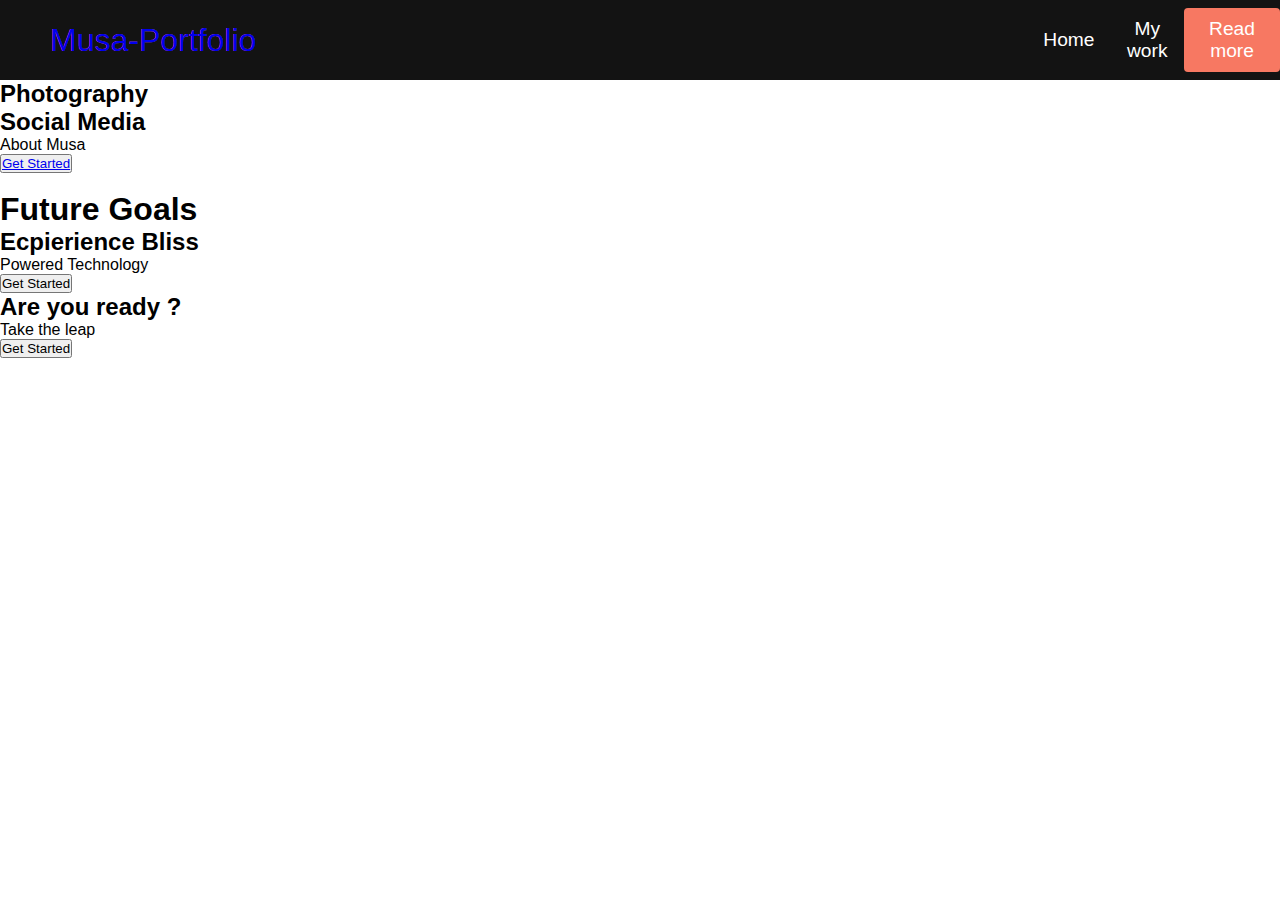
==== index.html @ 98f49770 "First commit" ====
<!DOCTYPE html>
<html lang="en">
<head>
    <meta charset="UTF-8">
    <meta http-equiv="X-UA-Compatible" content="IE=edge">
    <meta name="viewport" content="width=device-width, initial-scale=1.0">
    <title> Musa-Portfolio</title>
    <link rel="stylesheet" href="styles.css">
</head>
<body>
    <nav class="navbar">
      <div class="navbar__container">
        <a href="/" id="navbar__logo">Musa-Portfolio</a>
        </div>
        <div class="navbar__toggle" id="mobile-menu">
          <span class="bar"></span>  <span class="bar"></span>  
          <span class="bar"></span>  
        </div>
        <ul class="navbar__menu">
           <li class="navbar__item">
            <a href="/" class="navbar__links">Home</a>
           </li>
           <li class="navbar__item">
            <a href="/" class="navbar__links"> My work</a>
           </li>
           <li class="navbar__btn">
            <a href="/" class="button"> Read more</a>
</li>
        </ul>
    </div>    
    </nav>
<!--Hero Section-->

      <h1> </h1>
      <H2> Photography</H2>
      <H2> Social Media</H2>
      <p> About Musa</p>
      <button class="main__btn"><a href="/"> Get Started
      </a></button>
    </div>
    <div class="main__img--container">
      <img src="Coffee-C
      " alt="" id="main__img">
    </div>
  </div>
</div>

<!--Services Section-->

<div class="services">
  <h1> Future Goals </h1>
  <div class="services__container">
    <div class="services__card">
      <h2> Ecpierience Bliss</h2>
      <p>Powered Technology</p>
      <button> Get Started </button>
    </div>
        <div class="services__card">
        <h2> Are you ready ?</h2>
        <p> Take the leap </p>
        <button> Get Started </button>
  </div>
</div>


    <script src="app.js"></script>
   </body>
</html>
---- styles.css ----
*{
    box-sizing: border-box;
    margin:0;
    padding: 0;
    font-family: 'kumbh Sans', sans-serif;

}
.navbar {
    background: #131313;
    height: 80px;
    display:flex;
    justify-content: center;
    align-items: center;
    font-size:  1.2em;
    position: sticky;
    top: 0;
    z-index: 999;
     
}

.navbar__container {
 display:flex;
 justify-content: space-between;
 height: 80px;
 z-index: 1;
 width: 100%;
 max-width: 1300px;
 margin: 0 auto;
 padding:0 50px;
}


#navbar__logo{
    background-color: #ff8177;
    background-image: linear-gradient(to top, #ff0844 0%,#ffcba4 100%);
    background-size:100% ;
    -webkit-background-clip: text;
    -moz-background-clip: text
    -webkit-text-fill-color: transparent;
    -moz-text-fill-color: transparent;
    display: flex;
    align-items: center;
    cursor: pointer;
    text-decoration: none;
    font-size: 2rem;

}

.fa-gam{
  margin-right: 0.5rem; 
}

.navbar__menu{
    display: flex;
    align-items: center;
    list-style: none;
    text-align:  center;
}

.navbar__item{
    height: 80px;
}

.navbar__links {
    color: #fff;
    display:flex ;
    align-items: center;
    justify-content: center;
    text-decoration: none;
    padding: 0 1rem;
    height: 100%
}

.nabvar__btn {
display:flex;
justify-content: center;
align-items: center;
padding: 0 1rem;
width: 100%;
}

.button {
    display: flex;
    justify-content: center;
    align-items: center;
    text-decoration: none;
    padding: 10px 20px;
    height: 100%;
    width: 100%;
    border: none;
    outline: none;
    border-radius: 4px;
    background: #f77862;
    color: #fff;
}

.button:hover {
    background: #c521219f;
    transition: all 0.3s ease;
}

.navbar__links:hover {
    color: #c521219f;
    transition: all 0.3s ease;
}

@media screen and (max-width: 960px) {
.navbar__container{
    display: flex;
    justify-content:space-between;
    height: 80px;
    z-index: 1;
    width: 100%:
    max-width: 1300px;
    padding: 0;

}

.navbar__menu{
    display: grid;
    grid-template-columns: auto;
    margin: 0;
    width: 100%;
    position: absolute;
    
    transition: all 0.5s ease;
    height: 50vh;
    z-index: -1;
    background: #131313;
}

.navbar__menu.active {
    background: #131313;
    top: 100%;
    opacity: 1;
    transition: all 0.5 ease;
    z-index: 99;
    height: 50vh;
    font: 1.6rem;
}

#navbar__logo {
    padding-left: 25px;
}

.navbar__toggle .bar{
    width: 25px;
    height: 3px;
    margin: 5px auto;
    transition: all 0.3s ease-in-out;
    background: #fff;
    
}

.navbar__item{
    width: 100%
}

.navbar__links{
    text-align: center;
    padding: 2rem;
    width: 100%;
    display: table;
}

#mobile-menu{
    position: absolute;
    top: 20%;
    right: 5%;
    transform: translate(5%,20%);
}

.navabar__btn {
    padding-bottom: 2rem;
}
.button{
    display: flex;
    justify-content: center;
    align-items: center;
    width: 80%;
    height: 80px;
    margin: 0;
    }

.navbar__toggle .bar {
    display: block;
    cursor: pointer;
} 
#mobile-menu.is-active .bar:nth-child(2){
    opacity: 0;
}
#mobile-menu.is-active .bar:nth-child(1){
    transform: translateY(8px) roatate(45deg);
}
#mobile-menu.is-active .bar:nth-child(3){
    transform: translateY(-8px) roatate(-45deg);
}



/* Hero Section CSS */

.main {
    background-color: #141414;
}

.main__container {
    display: grid;
    grid-template-columns: 1fr 1fr;
    align-items: center;
    justify-self: center;
    margin: 0 auto;
    height: 90vh;
    background-color: #141414;
    z-index: 1;
    width: 100%;
    max-width: 1300px;
    padding: 0 50px;
}

.main__content h1 {
    font-size: 4rem;
    background-color: #ff8177;
    background-image: linear-gradient(to top,#ff0844 0%, #ffb199 100%);
    background-size: 100%;
    -webkit-background-clip: text;
    -moz-background-inline-policy: text;
    -webkit-text-fill-color: transparent;
    -moz-text-fill-color: transparent;
}

.main__content H2 {
    font-size: 4rem;
    background-color: #ff8177;
    background-image: linear-gradient(to top,#b721ff 0%, #21d4fd 100%);
    background-size: 100%;
    -webkit-background-clip: text;
    -moz-background-inline-policy: text;
    -webkit-text-fill-color: transparent;
    -moz-text-fill-color: transparent;
}

.main__content p {
    margin-top: 1rem;
    font-size: 2rem;
    font-weight: 700;
    color:#fff;
}

.main__btn {
    font-size: 1rem;
    background-image: linear-gradient(to top,#f77062 0%, #fe5196 100%);
    padding: 14px 32px;
    border: none;
    border: radius 4px;
    color: #fff;
    margin-top: 2rem;
    cursor: pointer;
    position: relative;
    transition: all ;
}

.main__btn a {
    position: relative;
    z-index: 2;
    color: #fff;
    text-decoration: none;
}

.main__btn:after {
    position: absolute;
    content: '';
    top: 0;
    left: 0;
    width: 0;
    height: 100%;
    background: #4837ff;
    transition: all 0.35;
}

.mian__btn:hover{
    color:firebrick;
}

.mian__btn:hover::after{
    width: 100%;
}

.main__img--container{
    text-align: center;
}

#main__img{
    height: 80%;
    width: 80%;
}

/* Mobile Responsive */

@media screen and (max-width: 760px){
    .main__container{
        display: grid;
        grid-template-columns: auto;
        align-items: center;
        justify-self: center;
        width:  auto;
        margin: 0 auto;
        height:90vh;
    }

    .main__content{
        text-align: 2.5rem;
        margin-bottom: 4rem;
    }

    .main__content h1 {
        font-size: 2.5rem;
        margin-top: 2rem;
    }

    .main__content h2 {
        font-size: 3rem;
    }

    .main__content p {
        margin-top: 1rem;
        font: 1.5rem; 
    }
}
    
@media screen and (max-width: 480px) {
   

    .main__content h1 {
        font-size: 2.5rem;
        margin-top: 3rem;
    }

    .main__content h2 {
        font-size: 2rem;
    }

    .main__content p {
        margin-top: 2rem;
        font: 1.5rem; 
    }

    .main__btn {
        padding: 12px 36px;
        margin: 2.5rem 0;
    }

}
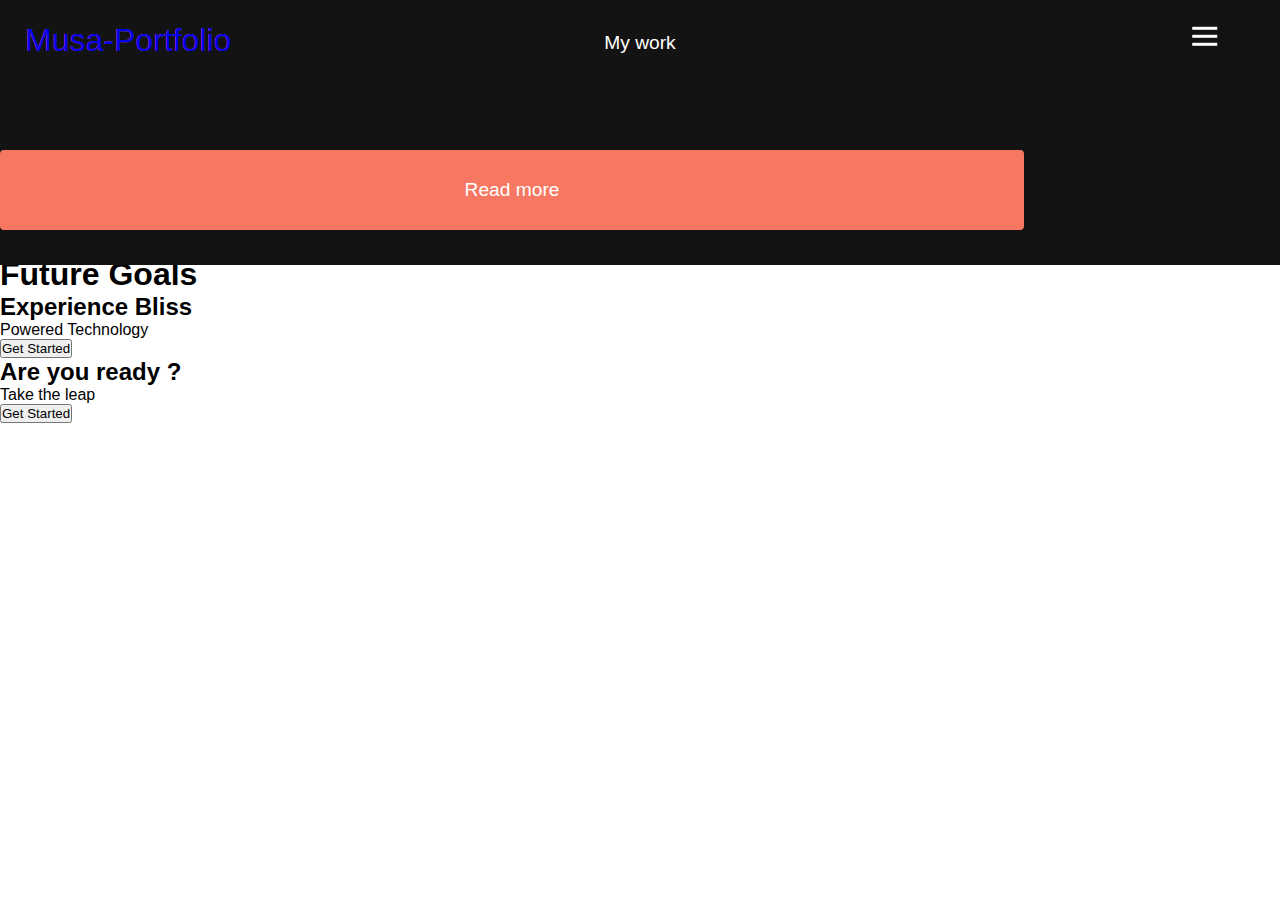
==== commit 915340fa: "Fix text" ====
--- a/index.html
+++ b/index.html
@@ -51,7 +51,7 @@
   <h1> Future Goals </h1>
   <div class="services__container">
     <div class="services__card">
-      <h2> Ecpierience Bliss</h2>
+      <h2> Experience Bliss</h2>
       <p>Powered Technology</p>
       <button> Get Started </button>
     </div>
--- a/styles.css
+++ b/styles.css
@@ -24,7 +24,7 @@
  height: 80px;
  z-index: 1;
  width: 100%;
- max-width: 1300px;
+ /* max-width: 1300px; */
  margin: 0 auto;
  padding:0 50px;
 }
@@ -104,7 +104,7 @@
     transition: all 0.3s ease;
 }
 
-@media screen and (max-width: 960px) {
+@media screen and (max-width: 1360px) {
 .navbar__container{
     display: flex;
     justify-content:space-between;
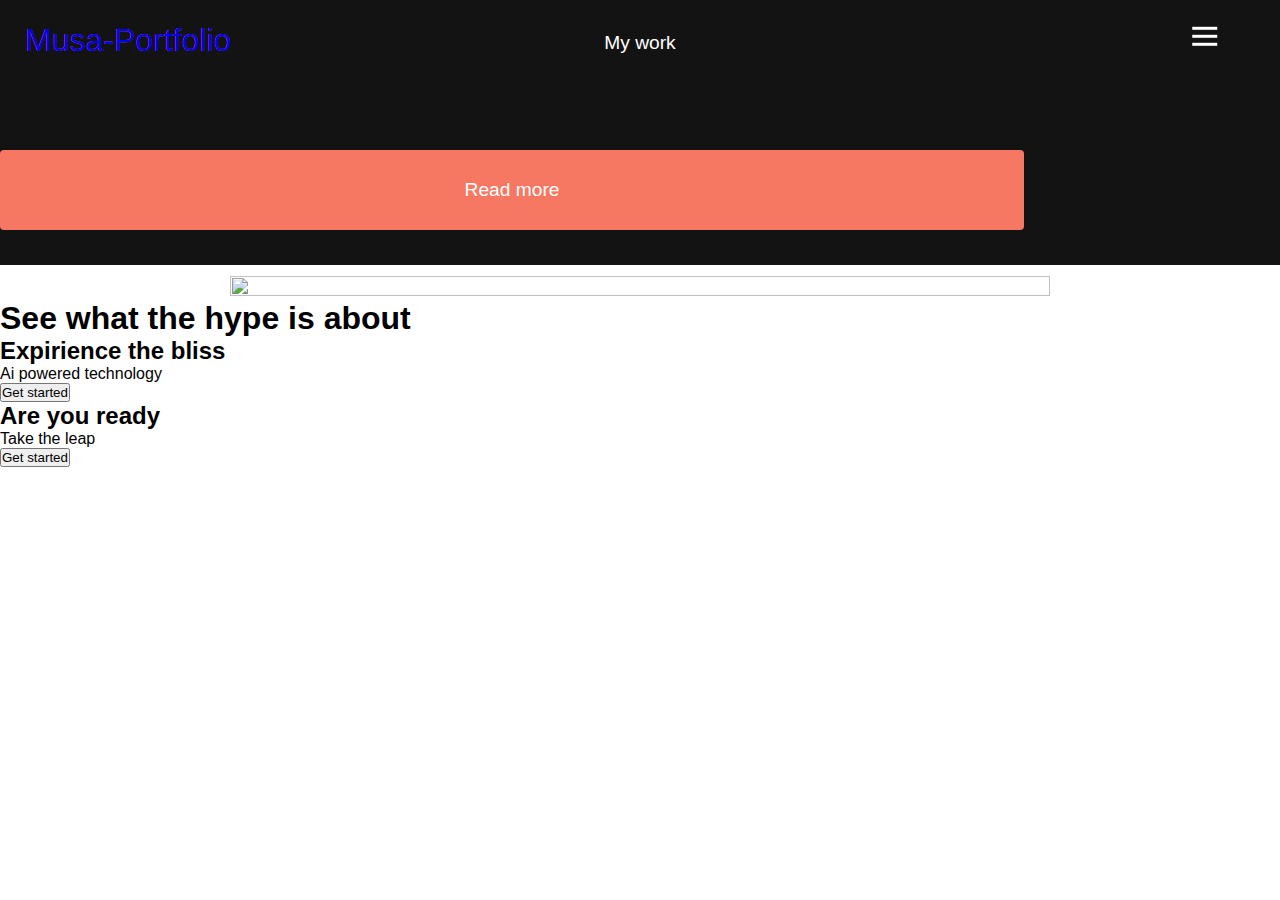
==== commit 1032e393: "Please change the color of wording." ====
--- a/index.html
+++ b/index.html
@@ -27,6 +27,7 @@
             <a href="/" class="button"> Read more</a>
 </li>
         </ul>
+        
     </div>    
     </nav>
 <!--Hero Section-->
@@ -35,7 +36,7 @@
       <H2> Photography</H2>
       <H2> Social Media</H2>
       <p> About Musa</p>
-      <button class="main__btn"><a href="/"> Get Started
+      <button class="main__btn"><a href="/"> Lets collaborate 
       </a></button>
     </div>
     <div class="main__img--container">
@@ -47,22 +48,23 @@
 
 <!--Services Section-->
 
-<div class="services">
-  <h1> Future Goals </h1>
+<div class="servives">
+  <h1> See what the hype is about</h1>
   <div class="services__container">
     <div class="services__card">
-      <h2> Experience Bliss</h2>
-      <p>Powered Technology</p>
-      <button> Get Started </button>
+      <h2> Expirience the bliss </h2>
+      <p>  Ai powered technology</p>
+      <button> Get started </button>
     </div>
-        <div class="services__card">
-        <h2> Are you ready ?</h2>
-        <p> Take the leap </p>
-        <button> Get Started </button>
+    <div class="services__card">
+      <h2> Are you ready </h2>
+      <p> Take the leap </p>
+      <button> Get started </button>
+    </div>
   </div>
 </div>
 
 
-    <script src="app.js"></script>
+ <script src="app.js"></script>
    </body>
 </html>--- a/styles.css
+++ b/styles.css
@@ -68,7 +68,7 @@
     justify-content: center;
     text-decoration: none;
     padding: 0 1rem;
-    height: 100%
+    height: 100%;
 }
 
 .nabvar__btn {
@@ -297,7 +297,7 @@
 
 /* Mobile Responsive */
 
-@media screen and (max-width: 760px){
+@media screen and (max-width: 1760px){
     .main__container{
         display: grid;
         grid-template-columns: auto;
@@ -328,7 +328,7 @@
     }
 }
     
-@media screen and (max-width: 480px) {
+@media screen and (max-width: 1480px) {
    
 
     .main__content h1 {
@@ -349,5 +349,74 @@
         padding: 12px 36px;
         margin: 2.5rem 0;
     }
-
-}+}
+
+/* Services Section CSS */
+.services {
+    background: #141414;
+    display:flex;
+    flex-direction: column;
+    align-items: center;
+    height: 100vh;
+}
+
+.services h1 {
+    background-color: #ff8177;
+    background-image: linear-gradient(to right,
+    #ff8177 0%, 
+    #ff867a 0%,
+    #ff8c7f 21%,
+    #f99185 52%,
+    #cf556c 78%,
+    #b12a5b 100%,
+    );
+    background-size: 100%;
+    margin-bottom: 5rem;
+    font-size: 2.5rem;
+    -webkit-background-clip: text;
+    -moz-background-inline-policy: text;
+    -webkit-text-fill-color: transparent;
+    -moz-text-fill-color: transparent;
+}
+
+.servivces__container {
+    display: flex;
+    justify-content: center;
+    flex-wrap: wrap;
+}
+
+.servivces__card{
+    margin: 1rem;
+    height: 525px;
+    width: 400px;
+    border-radius: 4px;
+    background-image: linear-gradient(to bottom, rgba(0,0,0,0)0%, rgba(17,17,17,0.6)100%,
+    url('/images/pic3.jpg');
+    background-size: cover;
+}
+
+
+
+
+
+
+
+
+
+
+
+
+
+
+
+
+
+
+
+
+
+
+
+
+
+
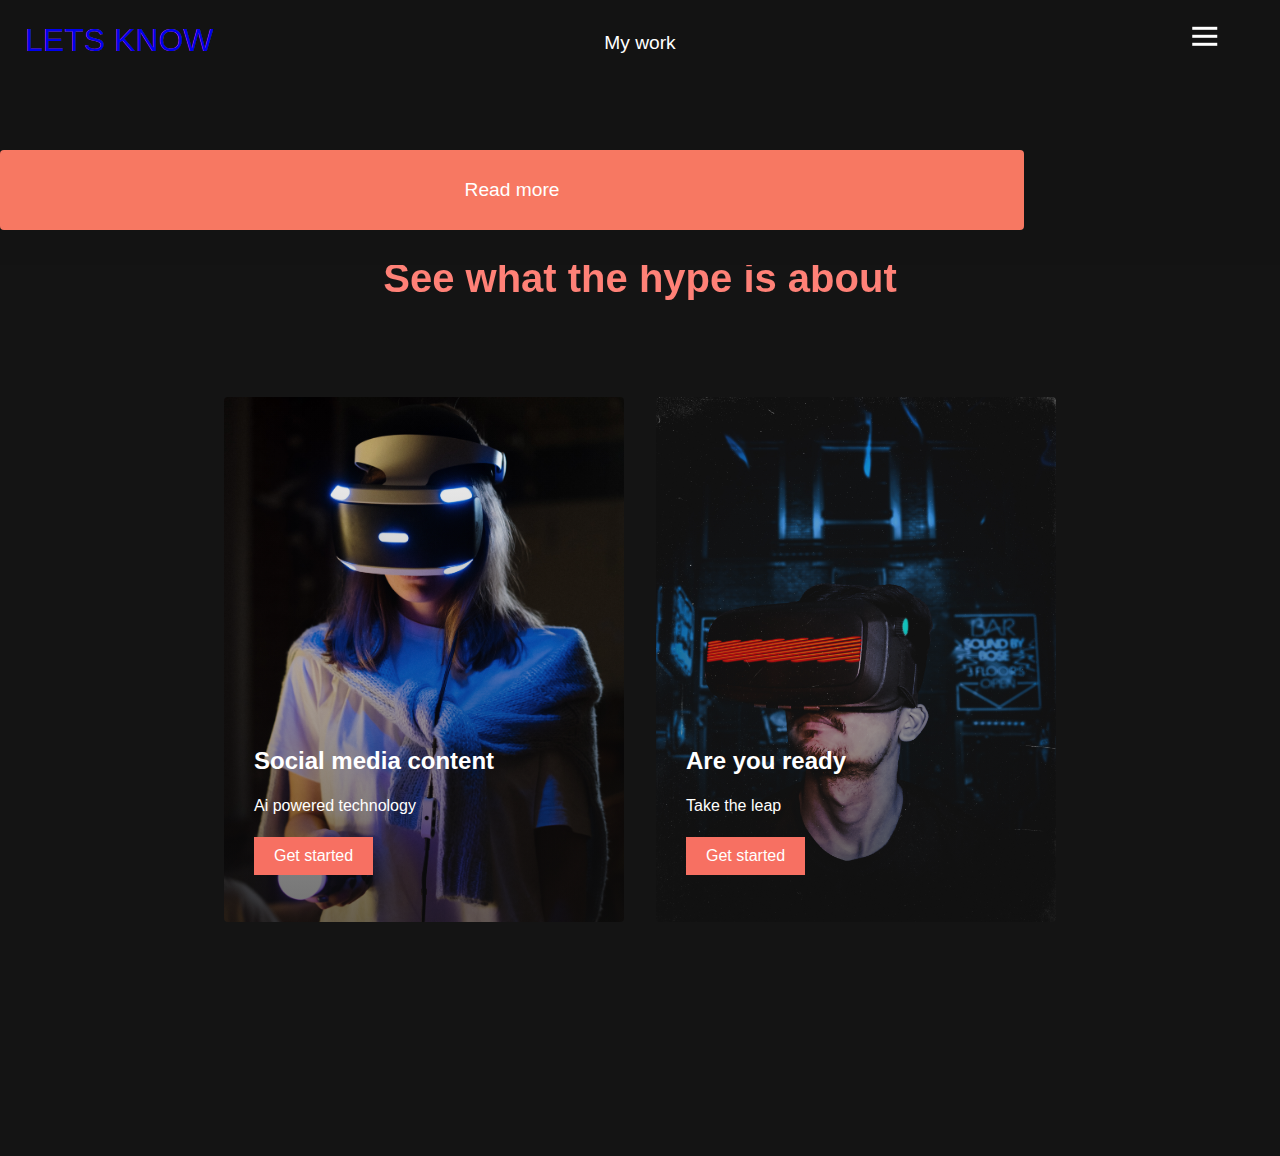
==== commit f020160b: "media screen" ====
--- a/index.html
+++ b/index.html
@@ -4,13 +4,13 @@
     <meta charset="UTF-8">
     <meta http-equiv="X-UA-Compatible" content="IE=edge">
     <meta name="viewport" content="width=device-width, initial-scale=1.0">
-    <title> Musa-Portfolio</title>
+    <title> LETS KNOW </title>
     <link rel="stylesheet" href="styles.css">
 </head>
 <body>
     <nav class="navbar">
       <div class="navbar__container">
-        <a href="/" id="navbar__logo">Musa-Portfolio</a>
+        <a href="/" id="navbar__logo"> LETS KNOW </a>
         </div>
         <div class="navbar__toggle" id="mobile-menu">
           <span class="bar"></span>  <span class="bar"></span>  
@@ -36,7 +36,7 @@
       <H2> Photography</H2>
       <H2> Social Media</H2>
       <p> About Musa</p>
-      <button class="main__btn"><a href="/"> Lets collaborate 
+      <button class="main__btn"><a href="/"> LETS GO
       </a></button>
     </div>
     <div class="main__img--container">
@@ -48,11 +48,11 @@
 
 <!--Services Section-->
 
-<div class="servives">
+<div class="services">
   <h1> See what the hype is about</h1>
   <div class="services__container">
     <div class="services__card">
-      <h2> Expirience the bliss </h2>
+      <h2> Social media content </h2>
       <p>  Ai powered technology</p>
       <button> Get started </button>
     </div>
@@ -65,6 +65,11 @@
 </div>
 
 
+
  <script src="app.js"></script>
    </body>
-</html>+</html>
+
+
+
+<H></H>--- a/styles.css
+++ b/styles.css
@@ -24,7 +24,7 @@
  height: 80px;
  z-index: 1;
  width: 100%;
- /* max-width: 1300px; */
+ max-width: 1860px;
  margin: 0 auto;
  padding:0 50px;
 }
@@ -95,16 +95,16 @@
 }
 
 .button:hover {
-    background: #c521219f;
+    background: #ece5e59f;
     transition: all 0.3s ease;
 }
 
 .navbar__links:hover {
-    color: #c521219f;
+    color: #f5e9e99f;
     transition: all 0.3s ease;
 }
 
-@media screen and (max-width: 1360px) {
+@media screen and (max-width: 1860px) {
 .navbar__container{
     display: flex;
     justify-content:space-between;
@@ -112,7 +112,7 @@
     z-index: 1;
     width: 100%:
     max-width: 1300px;
-    padding: 0;
+    padding : 0;
 
 }
 
@@ -171,7 +171,7 @@
 }
 
 .navabar__btn {
-    padding-bottom: 2rem;
+    padding-bottom: 1rem;
 }
 .button{
     display: flex;
@@ -201,7 +201,7 @@
 /* Hero Section CSS */
 
 .main {
-    background-color: #141414;
+    background-color: #ff0000;
 }
 
 .main__container {
@@ -279,7 +279,7 @@
 }
 
 .mian__btn:hover{
-    color:firebrick;
+    color:rgb(29, 26, 26);
 }
 
 .mian__btn:hover::after{
@@ -297,7 +297,7 @@
 
 /* Mobile Responsive */
 
-@media screen and (max-width: 1760px){
+@media screen and (max-width: 1860px){
     .main__container{
         display: grid;
         grid-template-columns: auto;
@@ -328,7 +328,7 @@
     }
 }
     
-@media screen and (max-width: 1480px) {
+/* @media screen and (max-width: 1880px) {
    
 
     .main__content h1 {
@@ -349,7 +349,7 @@
         padding: 12px 36px;
         margin: 2.5rem 0;
     }
-}
+} */
 
 /* Services Section CSS */
 .services {
@@ -379,44 +379,75 @@
     -moz-text-fill-color: transparent;
 }
 
-.servivces__container {
+.services__container {
     display: flex;
     justify-content: center;
     flex-wrap: wrap;
 }
 
-.servivces__card{
+.services__card{
     margin: 1rem;
     height: 525px;
     width: 400px;
     border-radius: 4px;
-    background-image: linear-gradient(to bottom, rgba(0,0,0,0)0%, rgba(17,17,17,0.6)100%,
-    url('/images/pic3.jpg');
+    background-image: linear-gradient(to bottom, rgba(0,0,0,0)0%, rgba(17,17,17,0.6)100%),
+    url('images/pic2.jpg');
     background-size: cover;
-}
-
-
-
-
-
-
-
-
-
-
-
-
-
-
-
-
-
-
-
-
-
-
-
-
-
-
+    position: relative;
+    color: #fff;
+}
+
+.services__card:nth-child(2) {
+    border-radius: 4px;
+    background-image: linear-gradient(to bottom, rgba(0,0,0,0)0%, rgba(17,17,17,0.6)100%),
+    url('images/pic3.jpg');
+
+}
+
+.services h2{
+    position: absolute;
+    top: 350px;
+    left: 30px;
+
+}
+
+.services__card p {
+    position: absolute;
+    top: 400px;
+    left: 30px;
+}
+
+.services__card button {
+    color: #fff;
+    padding: 10px 20px;
+    border: none;
+    outline:none;
+    border: radius 4px;
+    background: #f77062;
+    position: absolute;
+    top: 440px;
+    left: 30px;
+    font-size: 1rem;
+    cursor: pointer;
+}
+
+
+
+
+
+
+
+
+
+
+
+
+
+
+
+
+
+
+
+
+
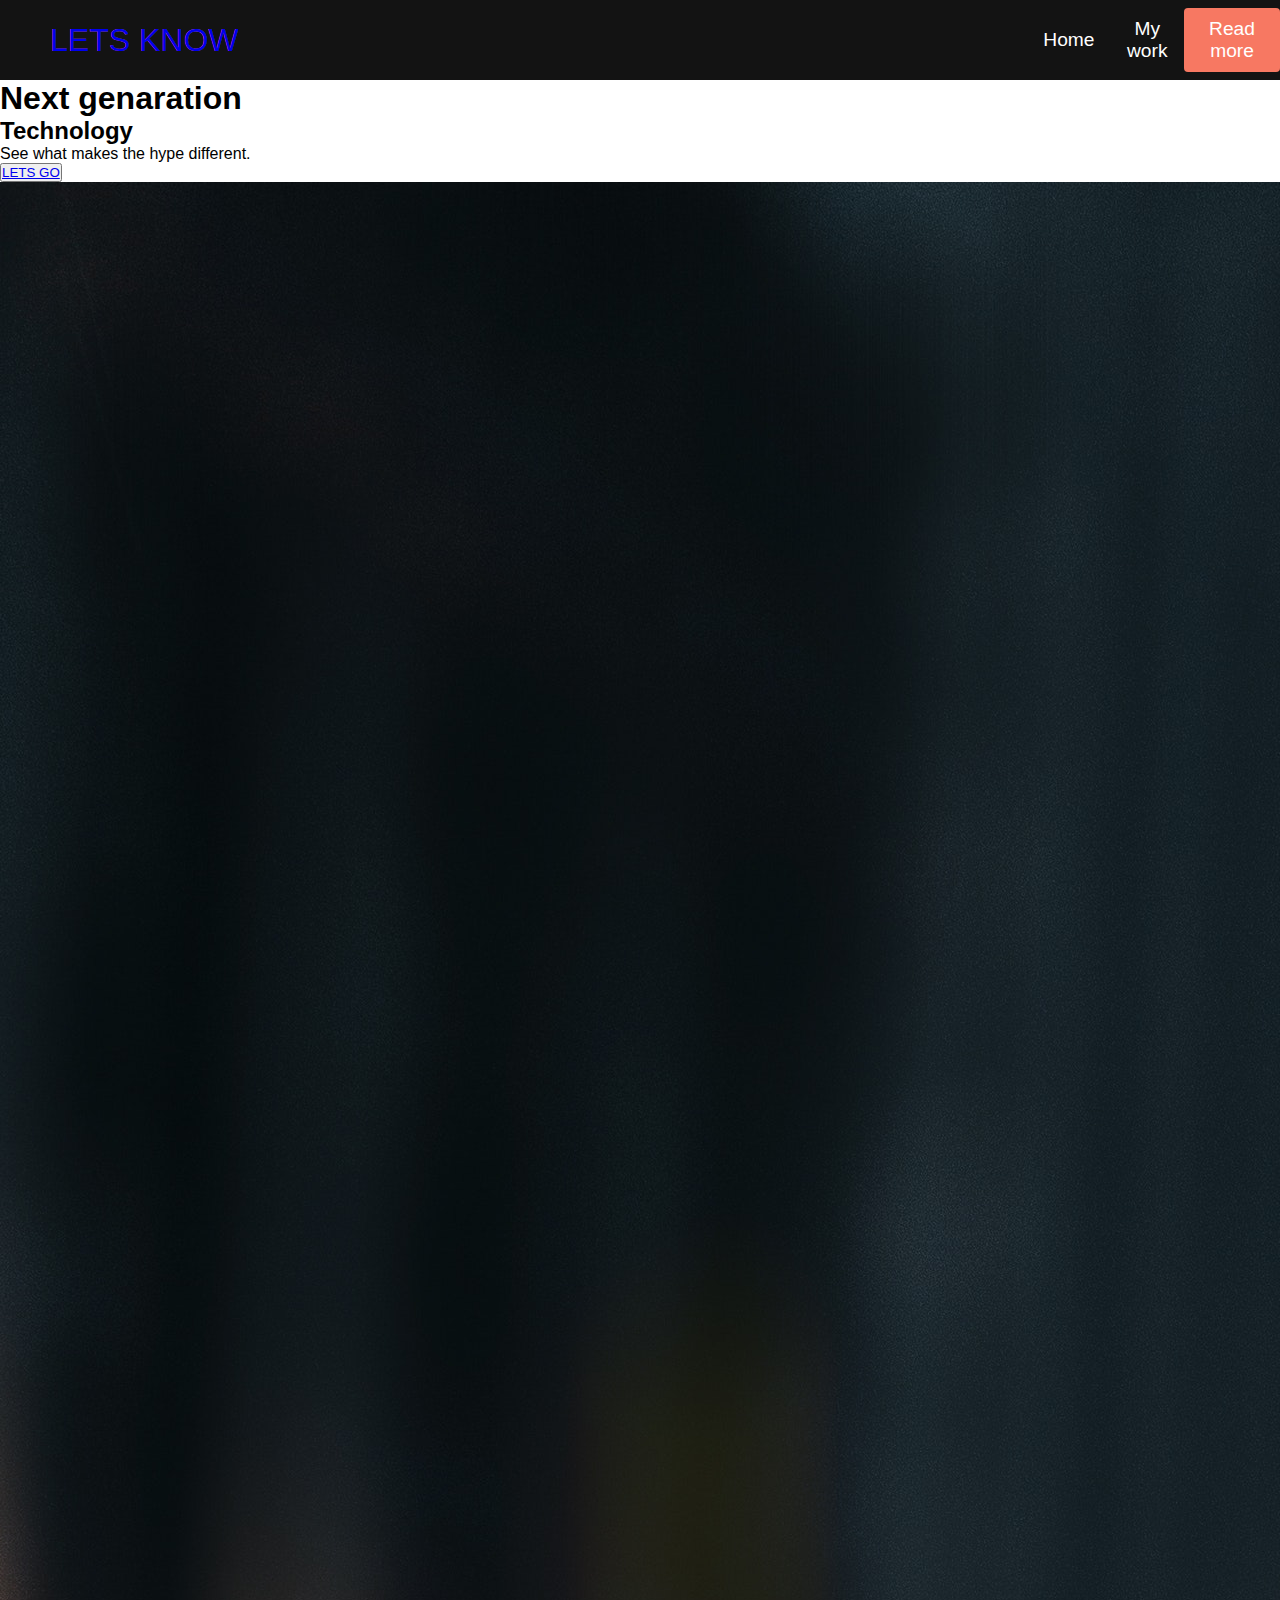
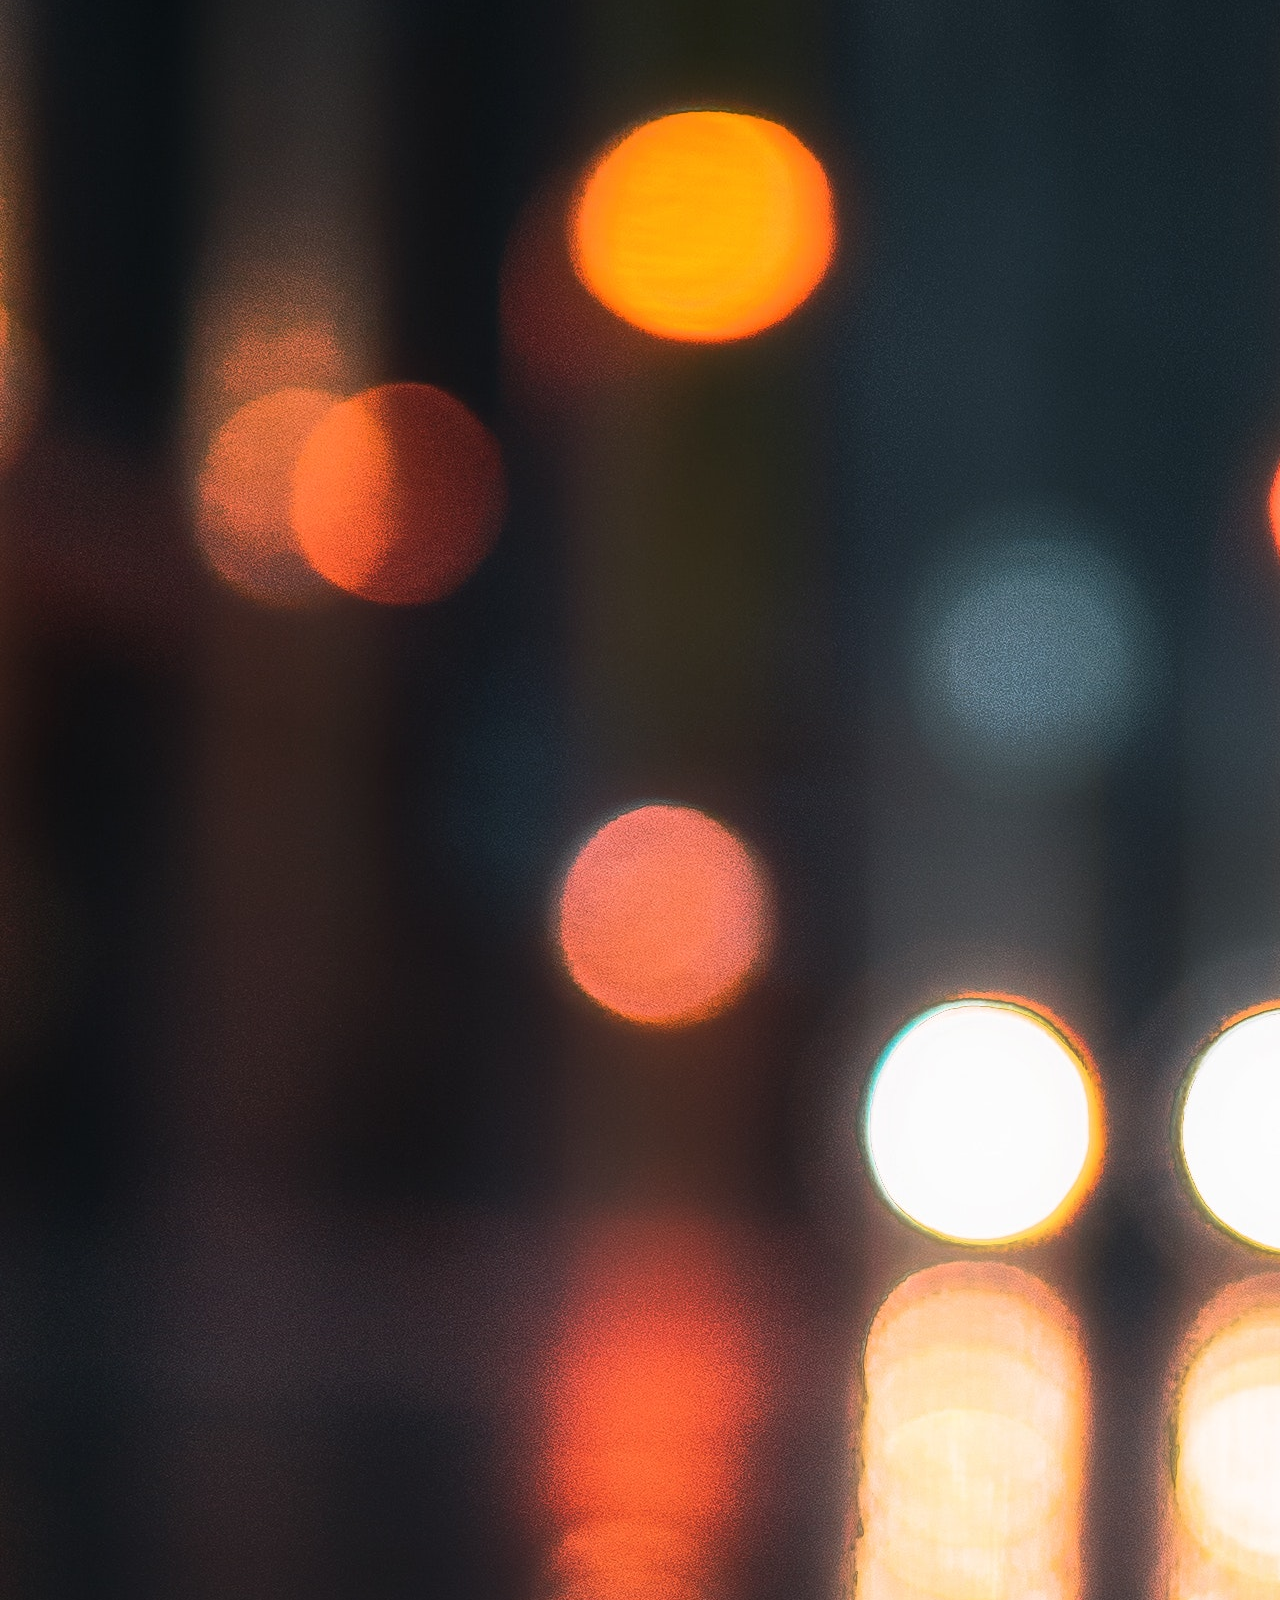
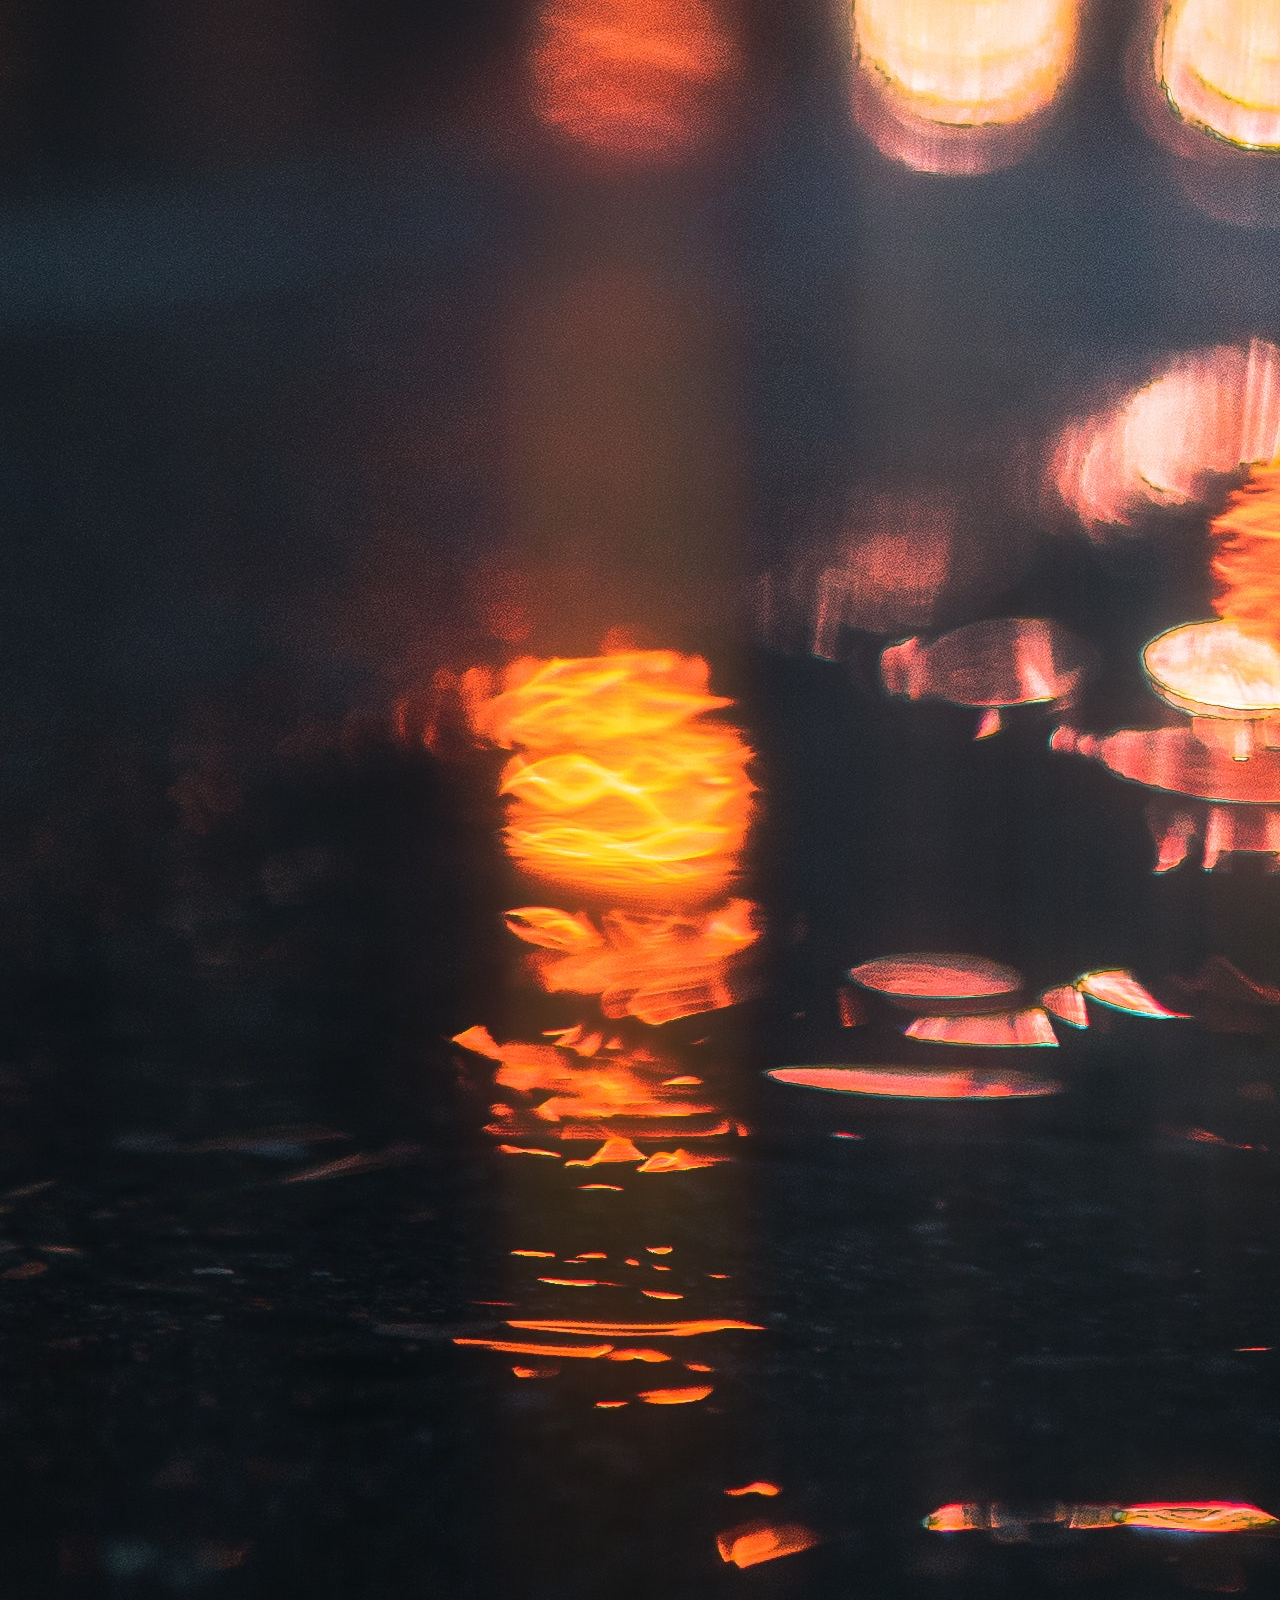
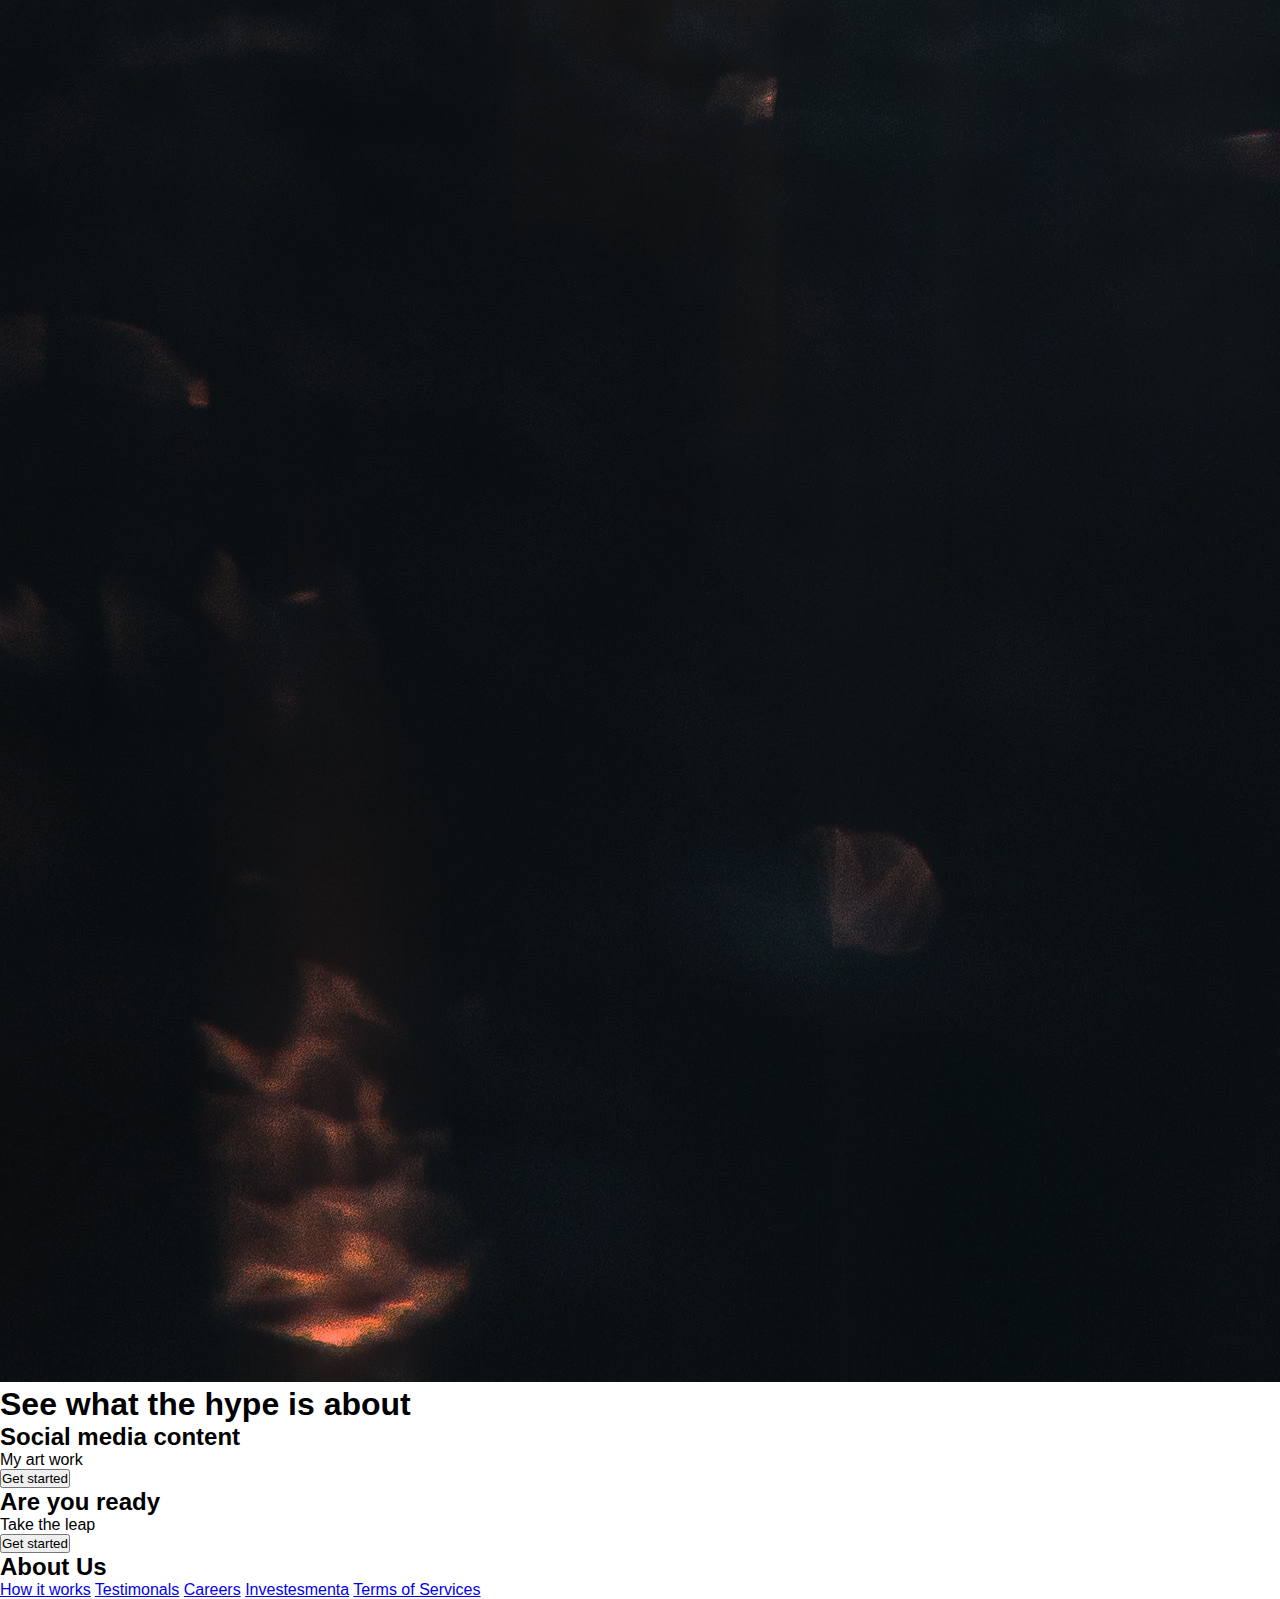
==== commit 498b7038: "Second push attempt" ====
--- a/index.html
+++ b/index.html
@@ -31,20 +31,24 @@
     </div>    
     </nav>
 <!--Hero Section-->
+    <div class="main">
+        <div class="main__conatainer">
+          <div class="main__content">
+            <h1>  Next genaration</h1>
+            <h2> Technology</h2>
+            <P> See what makes the hype different.</P>
+            <button class="main__btn"><a href="/"> LETS GO
+            </a></button>
+          </div>
+        </div>
+    </div>
+     <div class="main__img--container">
+      <img src="images/main pic .jpg" alt="pic" id="main__img"; "background color": 141414 >
 
-      <h1> </h1>
-      <H2> Photography</H2>
-      <H2> Social Media</H2>
-      <p> About Musa</p>
-      <button class="main__btn"><a href="/"> LETS GO
-      </a></button>
     </div>
-    <div class="main__img--container">
-      <img src="Coffee-C
-      " alt="" id="main__img">
-    </div>
+    <!-- </div>
   </div>
-</div>
+</div> -->
 
 <!--Services Section-->
 
@@ -53,7 +57,7 @@
   <div class="services__container">
     <div class="services__card">
       <h2> Social media content </h2>
-      <p>  Ai powered technology</p>
+      <p>  My art work </p>
       <button> Get started </button>
     </div>
     <div class="services__card">
@@ -64,12 +68,24 @@
   </div>
 </div>
 
+<!-- Footer Section -->
+
+<div class="footer__container">
+ <div class="footer__links">
+  <div class="footer__link__--wrapper">
+    <div class="footer__link--items">
+      <h2>About Us</h2>
+      <a href="/">How it works</a>
+      <a href="/">Testimonals</a>
+      <a href="/">Careers</a>
+      <a href="/">Investesmenta</a>
+      <a href="/">Terms of Services</a>
+    </div>
+  </div>
+ </div>
+</div>
+
 
 
  <script src="app.js"></script>
    </body>
-</html>
-
-
-
-<H></H>--- a/styles.css
+++ b/styles.css
@@ -43,7 +43,6 @@
     cursor: pointer;
     text-decoration: none;
     font-size: 2rem;
-
 }
 
 .fa-gam{
@@ -104,7 +103,7 @@
     transition: all 0.3s ease;
 }
 
-@media screen and (max-width: 1860px) {
+@media (max-width: 1201px) {
 .navbar__container{
     display: flex;
     justify-content:space-between;
@@ -122,7 +121,8 @@
     margin: 0;
     width: 100%;
     position: absolute;
-    
+    top: -1000px;
+    opacity:0;
     transition: all 0.5s ease;
     height: 50vh;
     z-index: -1;
@@ -201,7 +201,7 @@
 /* Hero Section CSS */
 
 .main {
-    background-color: #ff0000;
+    background-color: #141414;
 }
 
 .main__container {
@@ -214,7 +214,7 @@
     background-color: #141414;
     z-index: 1;
     width: 100%;
-    max-width: 1300px;
+    max-width: 1860px;
     padding: 0 50px;
 }
 
@@ -229,7 +229,7 @@
     -moz-text-fill-color: transparent;
 }
 
-.main__content H2 {
+.main__content h2 {
     font-size: 4rem;
     background-color: #ff8177;
     background-image: linear-gradient(to top,#b721ff 0%, #21d4fd 100%);
@@ -244,7 +244,7 @@
     margin-top: 1rem;
     font-size: 2rem;
     font-weight: 700;
-    color:#fff;
+    color:rgb(245, 235, 235);
 }
 
 .main__btn {
@@ -291,13 +291,20 @@
 }
 
 #main__img{
-    height: 80%;
-    width: 80%;
+    margin: 1rem;
+    height: 525px;
+    width: 400px;
+    border-radius: 4px;
+    background-image: linear-gradient(to bottom, rgba(0,0,0,0)0%, rgba(17,17,17,0.6)100%),
+    url('images/main\ pic\ .jpg');
+    background-size: cover;
+    position: relative;
+    color: #fff;
 }
 
 /* Mobile Responsive */
 
-@media screen and (max-width: 1860px){
+@media (max-width: 1201px){
     .main__container{
         display: grid;
         grid-template-columns: auto;
@@ -328,11 +335,11 @@
     }
 }
     
-/* @media screen and (max-width: 1880px) {
+/* /?* @media (max-width: 1201px) { */
    
 
     .main__content h1 {
-        font-size: 2.5rem;
+        /* font-size: 2.5rem;
         margin-top: 3rem;
     }
 
@@ -349,7 +356,7 @@
         padding: 12px 36px;
         margin: 2.5rem 0;
     }
-} */
+/* } */
 
 /* Services Section CSS */
 .services {
@@ -383,12 +390,12 @@
     display: flex;
     justify-content: center;
     flex-wrap: wrap;
-}
+}    
 
 .services__card{
     margin: 1rem;
-    height: 525px;
-    width: 400px;
+    height: 450px;
+    width: 300px;
     border-radius: 4px;
     background-image: linear-gradient(to bottom, rgba(0,0,0,0)0%, rgba(17,17,17,0.6)100%),
     url('images/pic2.jpg');
@@ -431,23 +438,59 @@
     cursor: pointer;
 }
 
-
-
-
-
-
-
-
-
-
-
-
-
-
-
-
-
-
-
-
-
+.services__card button:hover {
+    transform: scale(1.075);
+    transition: 0.25 ease-in;
+    cursor: pointer;
+}
+
+@media screen and (max-width: 1860px){
+    .services{
+        height: 1600px;
+    }
+
+    .servives h1 {
+        font-size: 2rem;
+        margin-top: 12rem;
+    }
+}
+
+@media screen and (max-width: 480px) {
+    .services{
+        height: 1400px;
+    }
+
+    .services h1 {
+        font-size: 1.2rem;
+    }
+
+    .services__card {
+        width: 3000px;
+    }
+} 
+
+/* Footer CSS */
+
+
+
+
+
+
+
+
+
+
+
+
+
+
+
+
+
+
+
+
+
+
+
+
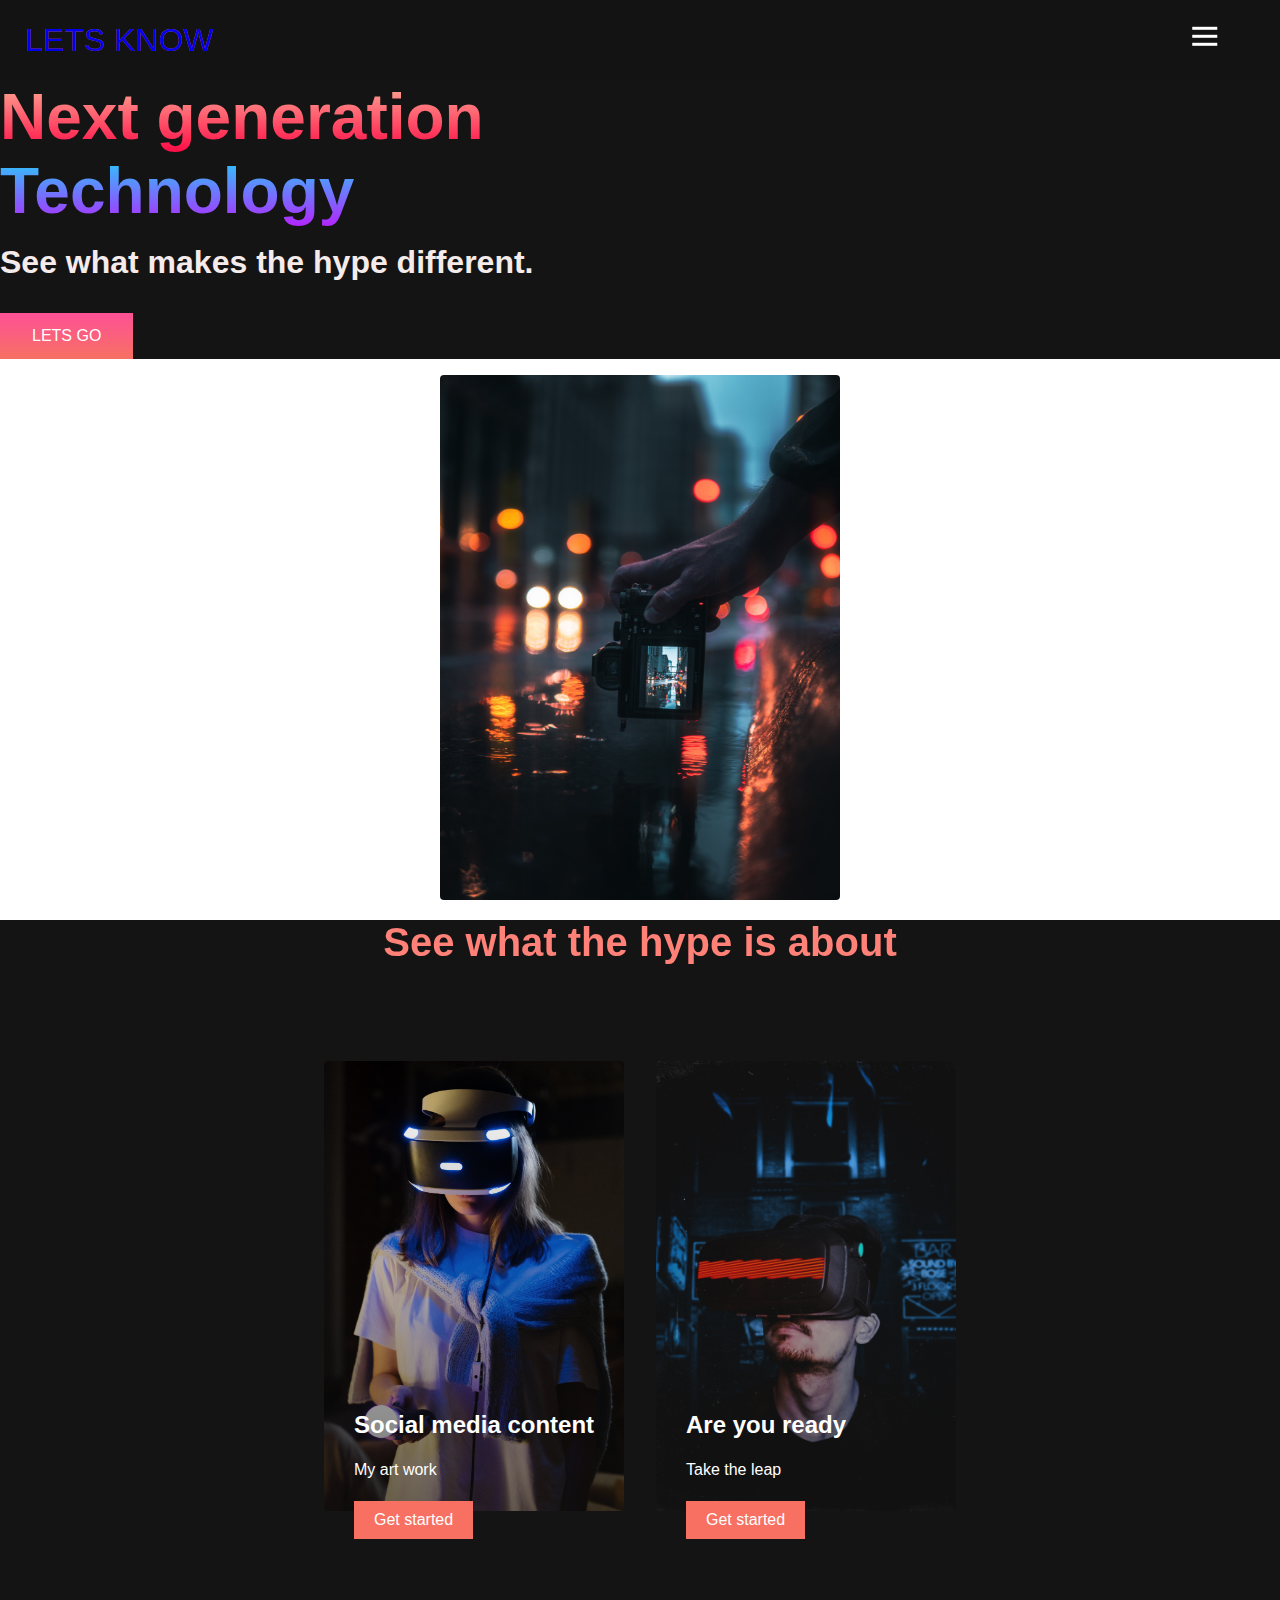
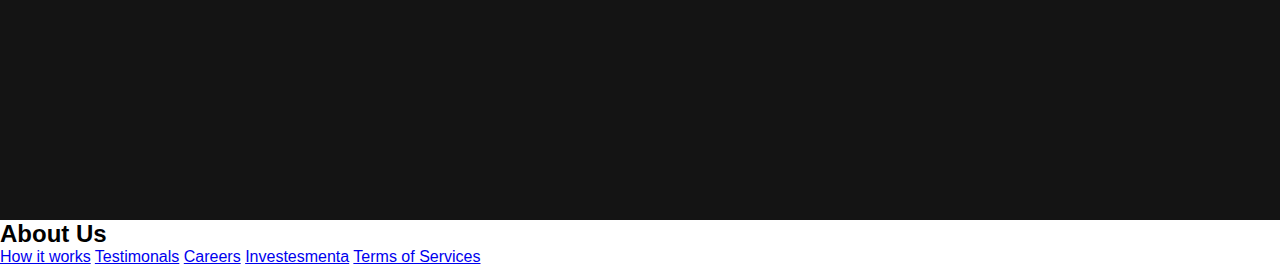
==== commit bd800fee: "Simplify media sections" ====
--- a/index.html
+++ b/index.html
@@ -34,7 +34,7 @@
     <div class="main">
         <div class="main__conatainer">
           <div class="main__content">
-            <h1>  Next genaration</h1>
+            <h1>  Next generation</h1>
             <h2> Technology</h2>
             <P> See what makes the hype different.</P>
             <button class="main__btn"><a href="/"> LETS GO
--- a/styles.css
+++ b/styles.css
@@ -103,7 +103,8 @@
     transition: all 0.3s ease;
 }
 
-@media (max-width: 1201px) {
+/*@media (max-width: 1201px) {*/
+@media {
 .navbar__container{
     display: flex;
     justify-content:space-between;
@@ -304,6 +305,7 @@
 
 /* Mobile Responsive */
 
+/*
 @media (max-width: 1201px){
     .main__container{
         display: grid;
@@ -335,11 +337,11 @@
     }
 }
     
-/* /?* @media (max-width: 1201px) { */
+@media (max-width: 1201px) { 
    
 
     .main__content h1 {
-        /* font-size: 2.5rem;
+         font-size: 2.5rem;
         margin-top: 3rem;
     }
 
@@ -356,7 +358,7 @@
         padding: 12px 36px;
         margin: 2.5rem 0;
     }
-/* } */
+} */
 
 /* Services Section CSS */
 .services {
@@ -444,6 +446,7 @@
     cursor: pointer;
 }
 
+/*
 @media screen and (max-width: 1860px){
     .services{
         height: 1600px;
@@ -468,6 +471,7 @@
         width: 3000px;
     }
 } 
+*/
 
 /* Footer CSS */
 
